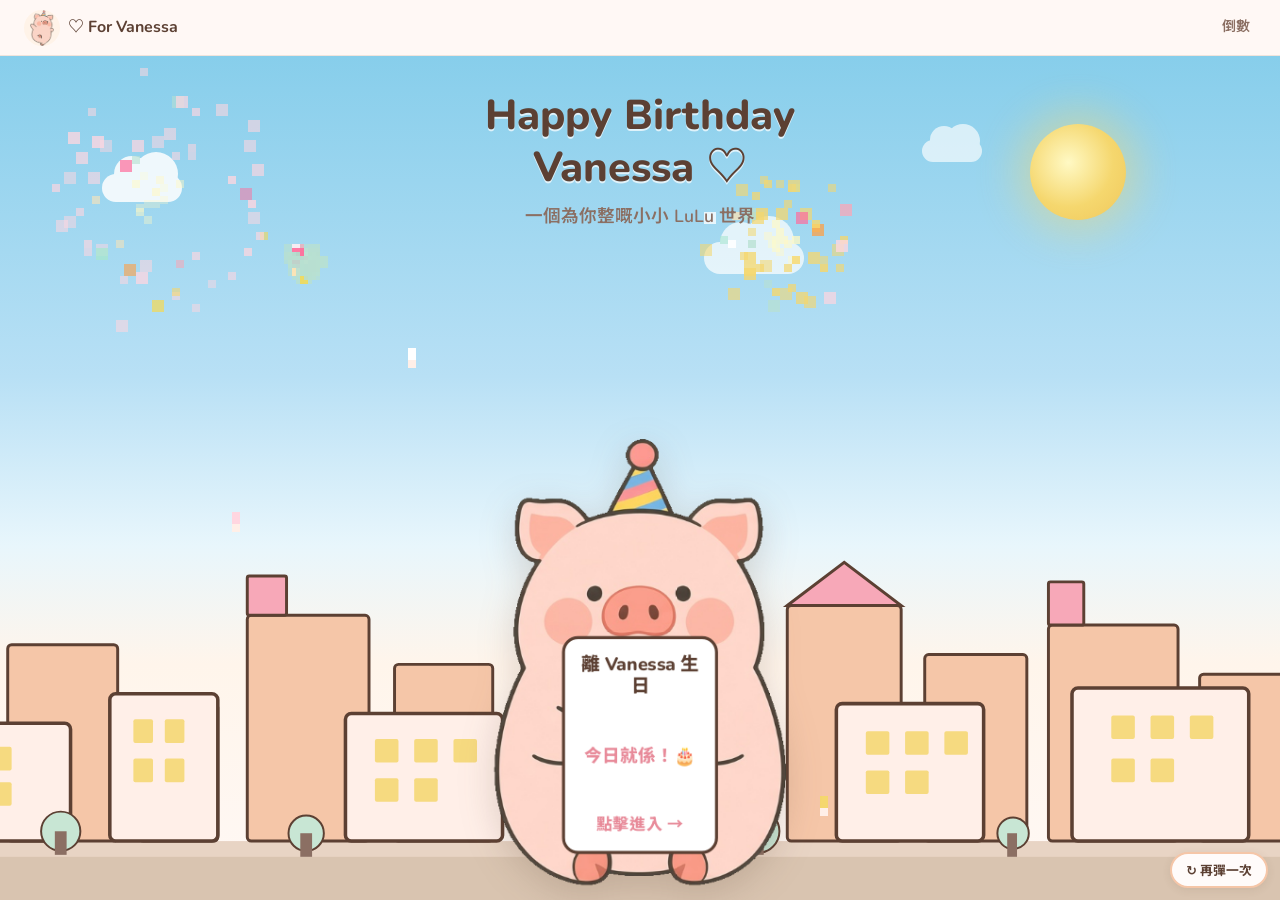
==== index.html @ 43569d3e "Stagger gallery rows and remove「情話」notes section Replace gallery-grid with alternating photo|text ro" ====
<!DOCTYPE html>
<html lang="zh-Hant">
<head>
  <meta charset="UTF-8" />
  <meta name="viewport" content="width=device-width, initial-scale=1" />
  <meta name="description" content="Happy Birthday Vanessa — a private LuLu-inspired birthday site" />
  <title>♡ For Vanessa · Happy Birthday</title>
  <link rel="preconnect" href="https://fonts.googleapis.com" />
  <link rel="preconnect" href="https://fonts.gstatic.com" crossorigin />
  <link href="https://fonts.googleapis.com/css2?family=Noto+Sans+TC:wght@400;600;700;800&family=Nunito:wght@600;700;800&display=swap" rel="stylesheet" />
  <link rel="stylesheet" href="css/styles.css?v=editmode3" />
  <link rel="stylesheet" href="css/edit-mode.css?v=editmode3" />
  <style id="draft-gate">
    /* Inline so hide works even if CSS cache is stale */
    body:not(.is-birthday-day) .draft-until-birthday { display: none !important; }
  </style>
</head>
<body class="landing">
  <nav class="site-nav" aria-label="主選單">
    <a class="nav-brand" href="#top">
      <img src="assets/lulu-mascot.png?v=editmode3" alt="" width="36" height="36" />
      <span>♡ For Vanessa</span>
    </a>
    <ul class="nav-links">
      <li><a href="#countdown">倒數</a></li>
    </ul>
  </nav>

  <header class="hero-scene" id="top" aria-label="首頁動畫場景">
    <div class="sky" aria-hidden="true"></div>
    <div class="sun" aria-hidden="true"></div>
    <div class="cloud cloud-a" aria-hidden="true"></div>
    <div class="cloud cloud-b" aria-hidden="true"></div>
    <div class="cloud cloud-c" aria-hidden="true"></div>

    <canvas id="pixel-fireworks" class="pixel-fireworks" aria-hidden="true"></canvas>

    <!-- Q-style city skyline (scaled up) -->
    <div class="city" aria-hidden="true">
      <svg viewBox="0 0 800 220" preserveAspectRatio="xMidYMax slice" xmlns="http://www.w3.org/2000/svg">
        <rect x="0" y="190" width="800" height="30" fill="#E8D4C4"/>
        <rect x="0" y="198" width="800" height="22" fill="#D9C4B0"/>
        <g fill="#F5C6A8" stroke="#5C4033" stroke-width="1.5" stroke-linejoin="round">
          <rect x="20" y="110" width="48" height="80" rx="2"/>
          <rect x="78" y="90" width="56" height="100" rx="2"/>
          <rect x="145" y="120" width="40" height="70" rx="2"/>
          <rect x="200" y="75" width="62" height="115" rx="2"/>
          <rect x="275" y="100" width="50" height="90" rx="2"/>
          <rect x="340" y="85" width="70" height="105" rx="2"/>
          <rect x="420" y="115" width="44" height="75" rx="2"/>
          <rect x="475" y="70" width="58" height="120" rx="2"/>
          <rect x="545" y="95" width="52" height="95" rx="2"/>
          <rect x="608" y="80" width="66" height="110" rx="2"/>
          <rect x="685" y="105" width="50" height="85" rx="2"/>
          <rect x="745" y="88" width="40" height="102" rx="2"/>
        </g>
        <g fill="#F7A8B8" stroke="#5C4033" stroke-width="1.5">
          <polygon points="20,110 44,88 68,110"/>
          <rect x="200" y="55" width="20" height="20" rx="1"/>
          <rect x="340" y="65" width="24" height="20" rx="1"/>
          <polygon points="475,70 504,48 533,70"/>
          <rect x="608" y="58" width="18" height="22" rx="1"/>
        </g>
        <g fill="#FFEFE8" stroke="#5C4033" stroke-width="1.8" stroke-linejoin="round">
          <rect x="40" y="130" width="70" height="60" rx="3"/>
          <rect x="130" y="115" width="55" height="75" rx="3"/>
          <rect x="250" y="125" width="80" height="65" rx="3"/>
          <rect x="370" y="108" width="60" height="82" rx="3"/>
          <rect x="500" y="120" width="75" height="70" rx="3"/>
          <rect x="620" y="112" width="90" height="78" rx="3"/>
        </g>
        <g fill="#F5D76E" opacity="0.85">
          <rect x="52" y="142" width="10" height="12" rx="1"/><rect x="70" y="142" width="10" height="12" rx="1"/>
          <rect x="52" y="160" width="10" height="12" rx="1"/><rect x="70" y="160" width="10" height="12" rx="1"/>
          <rect x="142" y="128" width="10" height="12" rx="1"/><rect x="158" y="128" width="10" height="12" rx="1"/>
          <rect x="142" y="148" width="10" height="12" rx="1"/><rect x="158" y="148" width="10" height="12" rx="1"/>
          <rect x="265" y="138" width="12" height="12" rx="1"/><rect x="285" y="138" width="12" height="12" rx="1"/><rect x="305" y="138" width="12" height="12" rx="1"/>
          <rect x="265" y="158" width="12" height="12" rx="1"/><rect x="285" y="158" width="12" height="12" rx="1"/>
          <rect x="385" y="122" width="10" height="12" rx="1"/><rect x="402" y="122" width="10" height="12" rx="1"/>
          <rect x="385" y="142" width="10" height="12" rx="1"/><rect x="402" y="142" width="10" height="12" rx="1"/>
          <rect x="515" y="134" width="12" height="12" rx="1"/><rect x="535" y="134" width="12" height="12" rx="1"/><rect x="555" y="134" width="12" height="12" rx="1"/>
          <rect x="515" y="154" width="12" height="12" rx="1"/><rect x="535" y="154" width="12" height="12" rx="1"/>
          <rect x="640" y="126" width="12" height="12" rx="1"/><rect x="660" y="126" width="12" height="12" rx="1"/><rect x="680" y="126" width="12" height="12" rx="1"/>
          <rect x="640" y="148" width="12" height="12" rx="1"/><rect x="660" y="148" width="12" height="12" rx="1"/>
        </g>
        <g fill="#C8E6D4" stroke="#5C4033" stroke-width="1">
          <circle cx="105" cy="185" r="10"/><rect x="102" y="185" width="6" height="12" fill="#8B6F63" stroke="none"/>
          <circle cx="230" cy="186" r="9"/><rect x="227" y="186" width="6" height="12" fill="#8B6F63" stroke="none"/>
          <circle cx="460" cy="185" r="11"/><rect x="457" y="185" width="6" height="12" fill="#8B6F63" stroke="none"/>
          <circle cx="590" cy="186" r="8"/><rect x="587" y="186" width="5" height="12" fill="#8B6F63" stroke="none"/>
        </g>
      </svg>
    </div>

    <div class="hero-copy">
      <h1 class="draft-until-birthday">Happy Birthday<br />Vanessa ♡</h1>
      <p class="sub">一個為你整嘅小小 LuLu 世界</p>
    </div>

    <!-- Pop-up mascot: full-body bounce from bottom, card below face -->
    <div id="lulu-flyer" class="flyer-wrap" role="img" aria-label="LuLu 全身由下彈出，手持生日倒數紙牌">
      <div class="flyer">
        <img class="flyer-mascot flyer-back" src="assets/lulu-fly-back.png?v=editmode3" alt="" width="479" height="593" draggable="false" hidden />
        <img class="flyer-mascot flyer-front flyer-fullbody" src="assets/lulu-fullbody.png?v=editmode3" alt="原創 LuLu 風全身吉祥物（派對帽）" width="433" height="655" draggable="false" />
        <a class="birthday-sign" id="birthday-sign" href="inside.html?v=gallery2" aria-label="離 Vanessa 生日倒數，點擊進入下一頁">
          <div class="sign-label">離 Vanessa 生日</div>
          <div class="sign-countdown" aria-live="polite">
            <div class="sign-unit"><span class="num" data-cd="days">–</span><span class="lbl">天</span></div>
            <div class="sign-unit"><span class="num" data-cd="hours">–</span><span class="lbl">時</span></div>
            <div class="sign-unit"><span class="num" data-cd="mins">–</span><span class="lbl">分</span></div>
            <div class="sign-unit"><span class="num" data-cd="secs">–</span><span class="lbl">秒</span></div>
          </div>
          <div class="sign-done">今日就係！🎂</div>
          <div class="sign-click-hint">點擊進入 →</div>
        </a>
      </div>
    </div>

    <div class="scene-controls">
      <button type="button" class="btn-replay" id="btn-replay" title="重播彈出">↻ 再彈一次</button>
    </div>
  </header>

  
  <!-- Homepage stays hero-only. Draft gallery/surprise live on inside.html,
       gated until 2026-11-11 00:00 HKT (body.is-birthday-day). Preview: ?unlock=1
       Full backup: backups/index-full-before-hide-2026-10-17.html -->


  <!-- Edit mode (temporary): open with ?edit=1
       Local: index.html?edit=1
       Live:  ?v=editmode3&edit=1
       Without edit=1 the script no-ops; uploads/drags stay in localStorage only. -->
  <script src="js/main.js?v=editmode3"></script>
  <script src="js/fireworks.js?v=editmode3"></script>
  <script src="js/edit-mode.js?v=editmode3"></script>
</body>
</html>
---- css/styles.css ----
/* LuLu Birthday Site — Vanessa · Design tokens from DESIGN_BRIEF.md */
:root {
  --pink-primary: #F7A8B8;
  --pink-deep: #E88B9A;
  --peach: #F5C6A8;
  --blush: #F4B4C0;
  --snout-yellow: #F5D76E;
  --cream-highlight: #FFF3E8;
  --bg-page: #FFF8F5;
  --bg-section-alt: #FFEFE8;
  --neutral-soft: #F0E4DC;
  --white-soft: #FFFBFA;
  --text-main: #5C4033;
  --text-muted: #8B6F63;
  --text-on-pink: #FFF8F5;
  --mint-soft: #C8E6D4;
  --gold-soft: #E8C97A;
  --sky-top: #87CEEB;
  --sky-mid: #B8E0F5;
  --sky-low: #E8F6FC;
  --nav-h: 56px;
  /* Pop-up size → full-body sitting figure (never crop head/feet) */
  --flyer-size: clamp(200px, 36vw, 300px);
  /* Width drives height (PNG 433×655); object-fit:contain keeps full silhouette.
     Desktop max ~340px so party hat stays below hero title+subtitle. */
  --flyer-landed-size: clamp(220px, 42vmin, 340px);
  --flyer-landed-h: min(52vh, 460px);
  /* ~30fps-friendly: 1.4s bounce pop ≈ 42 frames @ 30fps */
  --flight-duration: 0.75s; /* shorter bounce */
  --cursor-default: url("../assets/cursor-default.png") 0 0, auto;
  --cursor-pointer: url("../assets/cursor-pointer.png") 6 1, pointer;
}

*, *::before, *::after { box-sizing: border-box; margin: 0; padding: 0; }

html { scroll-behavior: smooth; }

body {
  font-family: "Nunito", "Noto Sans TC", system-ui, sans-serif;
  color: var(--text-main);
  background: var(--bg-page);
  line-height: 1.6;
  overflow-x: hidden;
  cursor: var(--cursor-default);
}

/* —— Landing lock: hide everything below hero until user clicks card → inside.html —— */
html:has(body.landing),
body.landing {
  height: 100%;
  overflow: hidden !important;
  overscroll-behavior: none;
  touch-action: manipulation;
}
body.landing .site-nav {
  /* keep nav but prevent scroll-away */
}
body.landing .hero-scene {
  height: calc(100svh - var(--nav-h));
  height: calc(100dvh - var(--nav-h));
  min-height: calc(100svh - var(--nav-h));
  max-height: calc(100dvh - var(--nav-h));
}
body.landing .hero-scene ~ *:not(.scene-controls):not(.edit-mode-panel) {
  display: none !important;
  visibility: hidden !important;
  pointer-events: none !important;
}
/* Edit mode panel must stay visible on landing */
body.landing.is-edit-mode .edit-mode-panel {
  display: block !important;
  visibility: visible !important;
  pointer-events: auto !important;
}
/* Extra safety: sections after hero never paint on landing */
body.landing > section,
body.landing > footer {
  display: none !important;
}


img { max-width: 100%; display: block; }
a { color: var(--pink-deep); text-decoration: none; cursor: var(--cursor-pointer); }
a:hover { text-decoration: underline; }
button, .btn-replay, .cta-hint, .birthday-sign {
  cursor: var(--cursor-pointer);
}

/* —— Nav —— */
.site-nav {
  position: sticky;
  top: 0;
  z-index: 100;
  height: var(--nav-h);
  display: flex;
  align-items: center;
  justify-content: space-between;
  padding: 0 16px;
  background: rgba(255, 248, 245, 0.92);
  backdrop-filter: blur(8px);
  border-bottom: 1px solid var(--neutral-soft);
}
.nav-brand {
  display: flex;
  align-items: center;
  gap: 8px;
  font-weight: 700;
  color: var(--text-main);
  text-decoration: none;
}
.nav-brand img {
  width: 36px;
  height: 36px;
  object-fit: contain;
  border-radius: 50%;
  background: var(--cream-highlight);
}
.nav-links {
  display: flex;
  gap: 12px;
  list-style: none;
  font-size: 13px;
}
.nav-links a {
  color: var(--text-muted);
  font-weight: 600;
  text-decoration: none;
  padding: 4px 6px;
  border-radius: 8px;
}
.nav-links a:hover {
  color: var(--pink-deep);
  background: var(--blush);
  text-decoration: none;
}
@media (min-width: 640px) {
  .nav-links { gap: 20px; font-size: 14px; }
  .site-nav { padding: 0 24px; }
}

/* —— Hero scene —— */
.hero-scene {
  position: relative;
  width: 100%;
  min-height: calc(100svh - var(--nav-h));
  min-height: calc(100vh - var(--nav-h));
  overflow: hidden;
  isolation: isolate;
}

.sky {
  position: absolute;
  inset: 0;
  background: linear-gradient(
    180deg,
    var(--sky-top) 0%,
    var(--sky-mid) 38%,
    var(--sky-low) 58%,
    #FFF5EB 72%,
    var(--bg-page) 100%
  );
  z-index: 0;
}

.sun {
  position: absolute;
  top: 8%;
  right: 12%;
  width: clamp(56px, 12vw, 96px);
  height: clamp(56px, 12vw, 96px);
  border-radius: 50%;
  background: radial-gradient(circle at 40% 40%, #FFF9C4, #F5D76E 55%, #F0C75A 100%);
  box-shadow: 0 0 40px 12px rgba(245, 215, 110, 0.45);
  z-index: 1;
  animation: sun-pulse 4s ease-in-out infinite;
}
@keyframes sun-pulse {
  0%, 100% { transform: scale(1); opacity: 1; }
  50% { transform: scale(1.04); opacity: 0.95; }
}

.cloud {
  position: absolute;
  z-index: 1;
  background: #fff;
  border-radius: 40px;
  opacity: 0.85;
}
.cloud::before,
.cloud::after {
  content: "";
  position: absolute;
  background: #fff;
  border-radius: 50%;
}
.cloud-a {
  width: 80px; height: 28px; top: 14%; left: 8%;
  animation: drift 28s linear infinite;
}
.cloud-a::before { width: 36px; height: 36px; top: -18px; left: 12px; }
.cloud-a::after { width: 44px; height: 44px; top: -22px; left: 32px; }
.cloud-b {
  width: 100px; height: 32px; top: 22%; left: 55%;
  animation: drift 36s linear infinite reverse;
  opacity: 0.7;
}
.cloud-b::before { width: 42px; height: 42px; top: -20px; left: 16px; }
.cloud-b::after { width: 50px; height: 50px; top: -26px; left: 40px; }
.cloud-c {
  width: 60px; height: 22px; top: 10%; left: 72%;
  animation: drift 40s linear infinite;
  opacity: 0.65;
}
.cloud-c::before { width: 28px; height: 28px; top: -14px; left: 8px; }
.cloud-c::after { width: 34px; height: 34px; top: -16px; left: 24px; }
@keyframes drift {
  from { transform: translateX(0); }
  to { transform: translateX(40px); }
}

/* City — scaled up proportionally */
.city {
  position: absolute;
  left: 0;
  right: 0;
  bottom: 0;
  height: clamp(220px, 48vh, 400px);
  z-index: 2;
  pointer-events: none;
  transform: scale(1.08);
  transform-origin: bottom center;
}
.city svg {
  width: 100%;
  height: 100%;
  display: block;
}

.hero-copy {
  position: absolute;
  top: 6%;
  left: 50%;
  transform: translateX(-50%);
  text-align: center;
  z-index: 12; /* above flyer hat */
  width: min(92%, 480px);
  pointer-events: none;
  padding: 0 12px 1.25rem;
}
.hero-copy h1 {
  font-size: clamp(1.6rem, 5.5vw, 2.6rem);
  font-weight: 800;
  color: var(--text-main);
  text-shadow: 0 2px 0 rgba(255,255,255,0.7);
  line-height: 1.25;
}
.hero-copy .sub {
  margin-top: 8px;
  font-size: clamp(0.9rem, 2.8vw, 1.1rem);
  color: var(--text-muted);
  font-weight: 600;
}
.hero-copy .cta-hint {
  margin-top: 16px;
  display: inline-block;
  pointer-events: auto;
  font-size: 0.85rem;
  font-weight: 700;
  color: var(--text-on-pink);
  background: var(--pink-primary);
  padding: 8px 16px;
  border-radius: 999px;
  border: none;
  box-shadow: 0 4px 12px rgba(232, 139, 154, 0.35);
  text-decoration: none;
}
.hero-copy .cta-hint:hover { background: var(--pink-deep); text-decoration: none; }

/* —— Pop-up LuLu (bottom → up bounce, then hold card) —— */
.flyer-wrap {
  position: absolute;
  z-index: 10;
  width: var(--flyer-landed-size);
  left: 50%;
  top: auto;
  bottom: clamp(12px, 2.5vh, 36px);
  right: auto;
  will-change: transform;
  /* Start below viewport, ready to pop — full body incl. feet */
  transform: translate3d(-50%, 130%, 0) scale(0.85);
  overflow: visible;
}
.flyer-wrap.flying {
  animation: lulu-popup var(--flight-duration) cubic-bezier(0.22, 1.4, 0.36, 1) forwards;
}
.flyer-wrap.idle,
.flyer-wrap.landed {
  width: var(--flyer-landed-size);
  max-height: none; /* full body + card; never clip feet */
  left: 50%;
  top: auto;
  bottom: clamp(12px, 2.5vh, 36px);
  right: auto;
  transform: translate3d(-50%, 0, 0);
  animation: bob-idle 2.4s ease-in-out infinite;
  overflow: visible;
}
.flyer-wrap.idle .flyer-front,
.flyer-wrap.landed .flyer-front,
.flyer-wrap.flying .flyer-front {
  width: 100%;
  height: auto;
  max-height: none; /* avoid letterbox; card % must match full PNG */
  object-fit: contain;
  object-position: center center;
  /* Never crop: show ears → feet */
  overflow: visible;
}
/* Mobile / small tablet: LuLu ~65–72vw so party hat stays BELOW hero title+subtitle.
   Height ~48–55vh; bottom-aligned; card % stays on PNG so grip holds. */
@media (max-width: 768px) {
  :root {
    --flyer-landed-size: clamp(240px, min(68vw, 50vh), 360px);
    --flyer-landed-h: min(55vh, 480px);
  }
  .flyer-wrap.idle,
  .flyer-wrap.landed,
  .flyer-wrap {
    bottom: clamp(10px, 2vh, 28px);
  }
  .hero-copy {
    padding-bottom: 0.5rem;
    z-index: 12;
  }
  /* Mobile: same reference proportions */
  .birthday-sign {
    top: calc(36% + 1cm);
    width: 54%;
    height: 48%;
    min-height: 46%;
    max-height: 52%;
    padding: 10px 8px 8px;
    border-width: 3px !important;
    border-radius: 14px;
  }
  .flyer-wrap.flying .birthday-sign {
    top: calc(36% + 1cm);
    width: 54%;
    height: 48%;
  }
  .sign-label {
    font-size: clamp(0.8rem, 3.4vw, 1.05rem);
    margin-bottom: 6px;
  }
  .birthday-sign .sign-unit .num {
    font-size: clamp(0.95rem, 4.5vw, 1.35rem);
  }
  .birthday-sign .sign-unit .lbl {
    font-size: clamp(0.6rem, 2.4vw, 0.8rem);
  }
  .birthday-sign .sign-click-hint {
    font-size: clamp(0.8rem, 3.4vw, 1rem);
    margin-top: 6px;
  }
  .sign-countdown {
    gap: 6px;
  }
  .sign-unit {
    padding: 8px 3px 6px;
    border-radius: 8px;
  }
}
@media (max-width: 480px) {
  :root {
    /* Phones: ~65–70vw / ~48–52vh so hat clears subtitle */
    --flyer-landed-size: clamp(220px, min(68vw, 50vh), 340px);
    --flyer-landed-h: min(52vh, 440px);
  }
  .birthday-sign {
    top: calc(36% + 1cm);
    width: 56%;
    height: 48%;
    min-height: 46%;
    max-height: 52%;
    padding: 9px 7px 8px;
  }
  .sign-label {
    font-size: clamp(0.82rem, 3.6vw, 1.05rem);
  }
  .birthday-sign .sign-unit .num {
    font-size: clamp(1rem, 4.8vw, 1.35rem);
  }
  .birthday-sign .sign-click-hint {
    font-size: clamp(0.82rem, 3.6vw, 1rem);
  }
}
/* Very short viewports only: shrink just enough to keep hat→feet on screen */
@media (max-height: 560px) {
  :root {
    --flyer-landed-size: clamp(180px, min(62vw, 42vh), 300px);
    --flyer-landed-h: min(48vh, 340px);
  }
}

/* Desktop / tablet landscape: keep hat clear of subtitle */
@media (min-width: 769px) {
  :root {
    --flyer-landed-size: clamp(220px, 34vmin, 300px);
    --flyer-landed-h: min(46vh, 400px);
  }
  .flyer-wrap.idle,
  .flyer-wrap.landed,
  .flyer-wrap {
    bottom: clamp(6px, 1.2vh, 20px);
  }
  .hero-copy {
    top: 4%;
    z-index: 12;
    padding-bottom: 2rem;
  }
  .hero-copy .sub {
    position: relative;
    z-index: 13;
  }
}

/* Bottom → up bounce pop, then settle at center-bottom */
@keyframes lulu-popup {
  0% {
    transform: translate3d(-50%, 130%, 0) scale(0.82);
  }
  /* spring past rest */
  55% {
    transform: translate3d(-50%, -8%, 0) scale(1.06);
  }
  /* soft settle */
  78% {
    transform: translate3d(-50%, 3%, 0) scale(0.98);
  }
  100% {
    transform: translate3d(-50%, 0, 0) scale(1);
  }
}

@keyframes bob-idle {
  0%, 100% { transform: translate3d(-50%, 0, 0); }
  50% { transform: translate3d(-50%, -10px, 0); }
}

.flyer {
  position: relative;
  display: flex;
  flex-direction: column;
  align-items: center;
  width: 100%;
}

.flyer-mascot {
  width: 100%;
  height: auto;
  max-width: 100%;
  filter: drop-shadow(0 10px 18px rgba(92, 64, 51, 0.2));
  user-select: none;
  pointer-events: none;
  /* Full silhouette: ears through feet */
  object-fit: contain;
}

/* Always full-body front for pop-up (no Superman back) */
.flyer-back { display: none !important; }
.flyer-front { display: block; }
.flyer-wrap.idle .flyer-front,
.flyer-wrap.landed .flyer-front,
.flyer-wrap.flying .flyer-front { display: block; }

/* Large HTML countdown card (~50% mascot height), below face at hands.
   Mascot has NO baked card; full body (hat → feet) always visible. */
.birthday-sign {
  position: absolute;
  left: 50%;
  /* Proportions locked to user reference: tall card, ~mid torso, hands on sides */
  top: calc(36% + 1cm);
  bottom: auto;
  display: flex;
  flex-direction: column;
  align-items: center;
  justify-content: space-between;
  width: 52%;
  height: 48%;
  min-height: 46%;
  max-height: 52%;
  margin: 0;
  padding: 12px 10px 10px;
  background: #FFFFFF !important;
  background-color: #FFFFFF !important;
  background-image: none !important;
  border: 3px solid #5C4033 !important;
  border-style: solid !important;
  border-radius: 16px;
  box-shadow: none;
  backdrop-filter: none !important;
  -webkit-backdrop-filter: none !important;
  isolation: isolate;
  mix-blend-mode: normal !important;
  text-align: center;
  opacity: 0;
  pointer-events: none;
  text-decoration: none;
  color: inherit;
  z-index: 5;
  transform: translateX(-50%) scale(0.92);
  transition: opacity 0.18s ease, transform 0.18s ease, box-shadow 0.2s ease;
  box-sizing: border-box;
  overflow: hidden;
}
.flyer-wrap.idle .birthday-sign,
.flyer-wrap.landed .birthday-sign {
  opacity: 1 !important;
  transform: translateX(-50%) scale(1);
  pointer-events: auto;
  animation: none;
  background: #FFFFFF !important;
  background-color: #FFFFFF !important;
}
.flyer-wrap.flying .birthday-sign {
  position: absolute;
  left: 50%;
  top: calc(36% + 1cm);
  width: 52%;
  height: 48%;
  margin: 0;
  transform: translateX(-50%) scale(0.85);
  opacity: 0;
  pointer-events: none;
}
.flyer-wrap.idle .flyer,
.flyer-wrap.landed .flyer {
  /* keep mascot+card stacked as one ~1/3-viewport unit */
  min-height: 0;
}
.birthday-sign:hover,
.birthday-sign:focus-visible {
  text-decoration: none;
  box-shadow: 0 0 0 3px rgba(247, 168, 184, 0.7);
  outline: none;
}
.birthday-sign::before {
  content: none; /* overlay sits on baked card — no tape */
}
@keyframes sign-pulse {
  0%, 100% { box-shadow: 0 0 0 0 rgba(247, 168, 184, 0); }
  50% { box-shadow: 0 0 0 2px rgba(247, 168, 184, 0.55); }
}
.sign-label {
  font-size: clamp(0.85rem, 3.2vw, 1.15rem);
  font-weight: 800;
  line-height: 1.2;
  margin-bottom: 8px;
  margin-top: 2px;
  color: #5C4033;
  flex-shrink: 0;
}
.sign-countdown {
  display: grid;
  grid-template-columns: repeat(4, 1fr);
  gap: 8px;
  width: 100%;
  flex: 1 1 auto;
  align-content: center;
}
.sign-unit {
  background: #F7E8DC;
  background-color: #F7E8DC;
  border: none;
  border-radius: 10px;
  padding: 10px 4px 8px;
  min-width: 0;
  opacity: 1;
  display: flex;
  flex-direction: column;
  align-items: center;
  justify-content: center;
  overflow: hidden;
  box-sizing: border-box;
}
.sign-unit .num {
  display: block;
  width: 100%;
  text-align: center;
  font-size: clamp(1.05rem, 4.2vw, 1.55rem);
  font-weight: 800;
  color: #E88B9A;
  font-variant-numeric: tabular-nums;
  line-height: 1.1;
  letter-spacing: 0;
  padding: 0 2px;
  margin: 0;
  box-sizing: border-box;
  overflow: visible;
}
.sign-unit .lbl {
  display: block;
  margin-top: 6px;
  font-size: clamp(0.65rem, 2.2vw, 0.85rem);
  font-weight: 700;
  color: #5C4033;
  text-transform: none;
  letter-spacing: 0.02em;
}
.sign-done {
  display: none;
  font-weight: 800;
  color: var(--pink-deep);
  font-size: 0.9rem;
}
.birthday-sign.is-today .sign-countdown { display: none; }
.birthday-sign.is-today .sign-done { display: block; }
.sign-click-hint {
  margin-top: 8px;
  margin-bottom: 2px;
  font-size: clamp(0.85rem, 3vw, 1.05rem);
  font-weight: 800;
  color: #E88B9A;
  letter-spacing: 0.04em;
  opacity: 1;
  -webkit-text-stroke: 0;
  paint-order: normal;
  text-shadow: none;
  flex-shrink: 0;
}

.scene-controls {
  position: absolute;
  bottom: 12px;
  right: 12px;
  z-index: 20;
}
.btn-replay {
  font-family: inherit;
  font-size: 0.8rem;
  font-weight: 700;
  color: var(--text-main);
  background: var(--white-soft);
  border: 2px solid var(--peach);
  border-radius: 999px;
  padding: 6px 14px;
  box-shadow: 0 2px 8px rgba(92, 64, 51, 0.1);
}
.btn-replay:hover {
  background: var(--blush);
  border-color: var(--pink-primary);
}

/* —— Sections —— */
.section {
  padding: 48px 20px;
  max-width: 800px;
  margin: 0 auto;
}
.section-alt { background: var(--bg-section-alt); max-width: none; }
.section-alt .section-inner {
  max-width: 800px;
  margin: 0 auto;
}
.section h2 {
  font-size: clamp(1.35rem, 4vw, 1.85rem);
  font-weight: 800;
  margin-bottom: 8px;
  text-align: center;
}
.section .lead {
  text-align: center;
  color: var(--text-muted);
  margin-bottom: 28px;
  font-size: 0.95rem;
}

.countdown-board {
  display: grid;
  grid-template-columns: repeat(4, 1fr);
  gap: 10px;
  max-width: 420px;
  margin: 0 auto;
}
.cd-card {
  background: var(--white-soft);
  border-radius: 16px;
  padding: 16px 8px;
  text-align: center;
  border: 2px solid var(--blush);
  box-shadow: 0 4px 16px rgba(247, 168, 184, 0.25);
}
.cd-card .num {
  font-size: clamp(1.5rem, 5vw, 2.2rem);
  font-weight: 800;
  color: var(--pink-deep);
  font-variant-numeric: tabular-nums;
  line-height: 1;
}
.cd-card .lbl {
  margin-top: 6px;
  font-size: 0.75rem;
  font-weight: 700;
  color: var(--text-muted);
}
.cd-message {
  text-align: center;
  margin-top: 20px;
  font-weight: 700;
  color: var(--text-main);
}
.cd-message.party {
  color: var(--pink-deep);
  background: var(--mint-soft);
  display: inline-block;
  width: 100%;
  max-width: 420px;
  margin-left: auto;
  margin-right: auto;
  padding: 12px;
  border-radius: 12px;
}

.placeholder-grid {
  display: grid;
  grid-template-columns: repeat(2, 1fr);
  gap: 12px;
}
@media (min-width: 640px) {
  .placeholder-grid { grid-template-columns: repeat(3, 1fr); }
}
.ph-card {
  aspect-ratio: 1;
  background: var(--white-soft);
  border: 2px dashed var(--neutral-soft);
  border-radius: 16px;
  display: flex;
  align-items: center;
  justify-content: center;
  color: var(--text-muted);
  font-size: 0.8rem;
  font-weight: 600;
  text-align: center;
  padding: 12px;
}

.gallery-stagger {
  display: flex;
  flex-direction: column;
  gap: 22px;
  max-width: 860px;
  margin: 0 auto;
  padding: 0 16px;
}
.gallery-row {
  display: grid;
  grid-template-columns: minmax(0, 0.9fr) minmax(0, 1.1fr);
  gap: 16px;
  align-items: center;
}
.gallery-row--photo-right {
  grid-template-columns: minmax(0, 1.1fr) minmax(0, 0.9fr);
}
.gallery-row--photo-right .gallery-card { order: 2; }
.gallery-row--photo-right .gallery-text { order: 1; }
.gallery-card {
  margin: 0;
  aspect-ratio: 3 / 4;
  max-height: 360px;
  border-radius: 18px;
  overflow: hidden;
  background: var(--white-soft);
  border: 2px solid var(--neutral-soft);
  box-shadow: 0 8px 20px rgba(255, 154, 180, 0.18);
  transition: transform 0.2s ease, box-shadow 0.2s ease;
}
.gallery-card:hover {
  transform: translateY(-3px);
  box-shadow: 0 12px 28px rgba(255, 154, 180, 0.28);
}
.gallery-card img {
  display: block;
  width: 100%;
  height: 100%;
  object-fit: cover;
  object-position: center;
}
.gallery-text {
  background: var(--cream-highlight);
  border: 2px solid var(--peach);
  border-radius: 16px;
  padding: 18px 20px;
  color: var(--text-muted);
  font-style: italic;
  font-size: 0.95rem;
  line-height: 1.7;
  min-height: 96px;
  display: flex;
  align-items: center;
  box-shadow: 0 6px 16px rgba(245, 198, 168, 0.22);
}
@media (max-width: 639px) {
  .gallery-row,
  .gallery-row--photo-right {
    grid-template-columns: 1fr;
    gap: 12px;
  }
  /* Keep photo above text in each pair on mobile */
  .gallery-row .gallery-card { order: 0; }
  .gallery-row .gallery-text { order: 1; }
  .gallery-card {
    max-height: none;
    aspect-ratio: 4 / 5;
  }
}
.surprise-box {
  max-width: 360px;
  margin: 0 auto;
  background: var(--white-soft);
  border: 3px solid var(--peach);
  border-radius: 20px;
  padding: 28px 20px;
  text-align: center;
}
.surprise-box button {
  margin-top: 12px;
  font-family: inherit;
  font-weight: 700;
  font-size: 1rem;
  background: var(--pink-primary);
  color: var(--text-on-pink);
  border: none;
  border-radius: 999px;
  padding: 12px 28px;
}
.surprise-box button:hover { background: var(--pink-deep); }
.surprise-reveal {
  display: none;
  margin-top: 16px;
  font-weight: 700;
  color: var(--pink-deep);
}
.surprise-box.open .surprise-reveal { display: block; }
.surprise-box.open .surprise-tease { display: none; }

.site-footer {
  padding: 28px 20px 40px;
  text-align: center;
  font-size: 0.75rem;
  color: var(--text-muted);
  border-top: 1px solid var(--neutral-soft);
  background: var(--bg-page);
}
.site-footer .heart { color: var(--pink-deep); }

/* —— Inside page shell —— */
.page-inside { min-height: 100vh; }
.inside-shell {
  position: relative;
  max-width: 800px;
  margin: 0 auto;
  padding: 40px 20px 60px;
}

/* Permanent stickers locked from edit-mode coords (always visible) */
.locked-overlays {
  position: absolute;
  inset: 0;
  z-index: 35;
  pointer-events: none;
}
.locked-overlay {
  position: absolute;
  display: block;
  height: auto;
  object-fit: contain;
  pointer-events: none;
  -webkit-user-drag: none;
  box-sizing: border-box;
}
.inside-hero {
  text-align: center;
  margin-bottom: 32px;
}
.inside-mascot {
  width: 120px;
  height: auto;
  margin: 0 auto 16px;
  filter: drop-shadow(0 6px 12px rgba(92, 64, 51, 0.15));
}
.inside-hero h1 {
  font-size: clamp(1.5rem, 4vw, 2rem);
  font-weight: 800;
}
.inside-hero .lead {
  color: var(--text-muted);
  margin-top: 8px;
  font-weight: 600;
}
.inside-grid {
  display: grid;
  grid-template-columns: 1fr;
  gap: 14px;
}
@media (min-width: 640px) {
  .inside-grid { grid-template-columns: 1fr 1fr; }
  .inside-card-wide { grid-column: 1 / -1; }
}
.inside-card {
  background: var(--white-soft);
  border: 2px dashed var(--neutral-soft);
  border-radius: 16px;
  padding: 24px 20px;
  min-height: 120px;
}
.inside-card h2 {
  font-size: 1.1rem;
  font-weight: 800;
  margin-bottom: 8px;
}
.inside-card p { color: var(--text-muted); font-size: 0.9rem; }
.inside-back {
  text-align: center;
  margin-top: 36px;
}
.inside-back .cta-hint {
  display: inline-block;
  font-size: 0.85rem;
  font-weight: 700;
  color: var(--text-on-pink);
  background: var(--pink-primary);
  padding: 10px 18px;
  border-radius: 999px;
  text-decoration: none;
  box-shadow: 0 4px 12px rgba(232, 139, 154, 0.35);
}
.inside-back .cta-hint:hover { background: var(--pink-deep); text-decoration: none; }

@media (prefers-reduced-motion: reduce) {
  .flyer-wrap,
  .flyer-wrap.flying,
  .flyer-wrap.idle {
    animation: none !important;
    left: 50%;
    top: auto;
    bottom: clamp(12px, 2.5vh, 36px);
    width: var(--flyer-landed-size);
    transform: translate3d(-50%, 0, 0);
  }
  .flyer-wrap .flyer-back { display: none !important; }
  .flyer-wrap .flyer-front { display: block !important; }
  .flyer-wrap .birthday-sign {
    opacity: 1 !important;
    transform: translateX(-50%) scale(1) !important;
    pointer-events: auto !important;
    animation: none !important;
    position: absolute !important;
    left: 50% !important;
    top: calc(36% + 1cm) !important;
    width: 40% !important;
    height: 36% !important;
    margin: 0 !important;
  }
  .cloud, .sun { animation: none; }
}


/* —— Inside: pixel-art countdown —— */
.pixel-cd-hero {
  text-align: center;
  margin-bottom: 36px;
  padding: 28px 16px 32px;
  background:
    linear-gradient(180deg, #FFEFE8 0%, #FFF8F5 100%);
  border: 4px solid var(--text-main);
  border-radius: 4px;
  box-shadow:
    4px 4px 0 var(--pink-primary),
    8px 8px 0 var(--peach);
  image-rendering: pixelated;
}
.pixel-cd-hero .pixel-kicker {
  font-family: "Press Start 2P", monospace;
  /* +5px vs prior (~0.55–0.7rem) → darker + larger */
  font-size: clamp(0.85rem, 2.8vw, 1.05rem);
  color: #3D2A22;
  font-weight: 700;
  line-height: 1.8;
  margin-bottom: 18px;
}
.pixel-countdown {
  display: grid;
  grid-template-columns: repeat(4, minmax(0, 1fr));
  gap: 8px;
  max-width: 480px;
  margin: 0 auto;
}
.pixel-cd-unit {
  background: var(--white-soft);
  border: 3px solid var(--text-main);
  border-radius: 2px;
  padding: 14px 4px 10px;
  box-shadow: inset -2px -2px 0 var(--neutral-soft), 2px 2px 0 var(--blush);
}
.pixel-cd-unit .num {
  font-family: "Press Start 2P", monospace;
  font-size: clamp(0.85rem, 3.5vw, 1.35rem);
  color: var(--pink-deep);
  font-variant-numeric: tabular-nums;
  line-height: 1.2;
  image-rendering: pixelated;
}
.pixel-cd-unit .lbl {
  margin-top: 10px;
  font-family: "Press Start 2P", monospace;
  font-size: clamp(0.4rem, 1.5vw, 0.5rem);
  color: var(--text-muted);
  letter-spacing: 0.04em;
}
.pixel-birthday-msg {
  display: none;
  font-family: "Press Start 2P", monospace;
  font-size: clamp(0.85rem, 3.8vw, 1.45rem);
  color: var(--pink-deep);
  line-height: 1.7;
  padding: 20px 12px;
  text-shadow: 3px 3px 0 var(--blush);
  animation: pixel-pop 0.8s steps(4) infinite alternate;
}
.pixel-cd-hero.is-birthday .pixel-countdown,
.pixel-cd-hero.is-birthday .pixel-kicker { display: none; }
.pixel-cd-hero.is-birthday .pixel-birthday-msg { display: block; }
@keyframes pixel-pop {
  from { transform: scale(1); }
  to { transform: scale(1.04); }
}
.pixel-cd-sub {
  margin-top: 16px;
  font-size: 0.85rem;
  font-weight: 700;
  color: var(--text-muted);
}


/* Large HTML card countdown typography (~half body) */
.birthday-sign .sign-countdown {
  display: grid;
  grid-template-columns: repeat(4, minmax(0, 1fr));
  gap: 3px;
  width: 100%;
}
.birthday-sign .sign-unit .num {
  /* Keep digits inside white boxes — no left-edge clip */
  font-size: clamp(0.72rem, 2.4vw, 1.05rem);
  font-weight: 800;
  line-height: 1.15;
  color: var(--pink-deep);
  text-align: center;
  width: 100%;
  box-sizing: border-box;
  padding: 0 2px;
}
.birthday-sign .sign-unit .lbl {
  font-size: clamp(0.55rem, 2vw, 0.7rem);
  opacity: 0.9;
  font-weight: 700;
}
.birthday-sign .sign-done {
  font-size: clamp(0.85rem, 3.2vw, 1.1rem);
  font-weight: 800;
}
.birthday-sign .sign-click-hint {
  font-size: clamp(0.78rem, 3.2vw, 1rem);
  margin-top: 6px;
  opacity: 1;
  font-weight: 800;
}


.pixel-cd-lead {
  font-family: "Nunito", "Noto Sans TC", system-ui, sans-serif;
  font-size: clamp(0.95rem, 3.2vw, 1.15rem);
  font-weight: 800;
  color: var(--text-main);
  margin: 0 0 18px;
  line-height: 1.4;
}
.pixel-cd-hero.is-birthday .pixel-cd-lead { display: none; }

.pixel-cd-lead.party {
  color: var(--pink-deep);
}

.pixel-title {
  text-align: center;
  margin: 0 0 14px;
  line-height: 0;
}
.pixel-title-img {
  display: inline-block;
  width: min(72vw, 280px);
  height: auto;
  image-rendering: pixelated;
  image-rendering: crisp-edges;
  /* black text + white outline baked into PNG */
}
.pixel-cd-hero .pixel-title { margin-bottom: 16px; }
.pixel-cd-hero.is-birthday .pixel-title { display: none; }


/* —— Pixel fireworks (homepage hero only) —— */
.pixel-fireworks {
  position: absolute;
  inset: 0;
  width: 100%;
  height: 100%;
  z-index: 3; /* above sky/city, below flyer (10) / hero-copy (12) / nav */
  pointer-events: none;
  image-rendering: pixelated;
  image-rendering: crisp-edges;
}
/* keep canvas visible even with reduced motion (JS slows spawn) */

/* —— Draft sections: hidden until birthday (body.is-birthday-day) ——
   Preview: ?unlock=1 or ?birthday=1 on any page that loads main.js */
body:not(.is-birthday-day) .draft-until-birthday {
  display: none !important;
}
---- css/edit-mode.css ----
/* Edit mode — only used when body.is-edit-mode (?edit=1). Normal visits unaffected. */

.edit-mode-panel {
  position: fixed;
  right: 12px;
  bottom: 12px;
  z-index: 9999;
  width: min(300px, calc(100vw - 24px));
  max-height: min(70vh, 520px);
  overflow: auto;
  padding: 14px 14px 12px;
  border-radius: 14px;
  background: rgba(255, 252, 248, 0.96);
  border: 2px solid #5c4033;
  box-shadow: 0 10px 28px rgba(92, 64, 51, 0.22);
  font-family: "Noto Sans TC", "Nunito", system-ui, sans-serif;
  color: #5c4033;
  pointer-events: auto;
}

.edit-mode-panel__title {
  font-weight: 800;
  font-size: 15px;
  margin-bottom: 6px;
}

.edit-mode-panel__hint {
  margin: 0 0 10px;
  font-size: 12px;
  line-height: 1.45;
  opacity: 0.9;
}

.edit-mode-btn {
  display: block;
  width: 100%;
  margin: 0 0 8px;
  padding: 9px 12px;
  border-radius: 10px;
  border: 2px solid #5c4033;
  background: #ffe8d6;
  color: #5c4033;
  font: inherit;
  font-weight: 700;
  font-size: 13px;
  cursor: pointer;
  text-align: center;
  box-sizing: border-box;
}

.edit-mode-btn:hover,
.edit-mode-btn:focus-visible {
  background: #ffd4b8;
}

.edit-mode-btn--file {
  background: #c8e6d4;
}

.edit-mode-btn--file:hover {
  background: #b3dbc4;
}

.edit-mode-btn--danger {
  background: #f7c8c8;
}

.edit-mode-btn--danger:hover {
  background: #f0a8a8;
}

.edit-mode-help {
  margin: 4px 0 10px;
  font-size: 12px;
}

.edit-mode-help summary {
  cursor: pointer;
  font-weight: 700;
}

.edit-mode-help ol {
  margin: 6px 0 0;
  padding-left: 1.2em;
  line-height: 1.5;
}

.edit-mode-help code {
  font-size: 11px;
  background: #fff0e6;
  padding: 1px 4px;
  border-radius: 4px;
}

.edit-mode-json {
  width: 100%;
  box-sizing: border-box;
  margin: 0 0 6px;
  padding: 8px;
  border-radius: 8px;
  border: 1px solid #c4a484;
  background: #fffaf5;
  font-family: ui-monospace, SFMono-Regular, Menlo, Consolas, monospace;
  font-size: 11px;
  line-height: 1.35;
  resize: vertical;
  color: #5c4033;
}

.edit-mode-status {
  margin: 0;
  min-height: 1.2em;
  font-size: 11px;
  color: #8b5e4b;
}

/* Overlay layer inside .hero-scene — above scene art, does not replace mascot/card */
.edit-overlay-layer {
  position: absolute;
  inset: 0;
  z-index: 35;
  pointer-events: none;
}

.edit-overlay {
  position: absolute;
  left: 10%;
  top: 20%;
  width: 25%;
  z-index: 40;
  pointer-events: auto;
  cursor: grab;
  user-select: none;
  touch-action: none;
  box-sizing: border-box;
  border: 2px dashed transparent;
  border-radius: 6px;
}

.edit-overlay.is-active,
.edit-overlay:hover {
  border-color: #5c4033;
  background: rgba(255, 255, 255, 0.08);
}

.edit-overlay.is-active {
  cursor: grabbing;
  box-shadow: 0 0 0 2px #f7a8b8;
}

.edit-overlay img {
  display: block;
  width: 100%;
  height: auto;
  pointer-events: none;
  -webkit-user-drag: none;
}

.edit-overlay__label {
  position: absolute;
  left: 4px;
  top: 4px;
  max-width: calc(100% - 28px);
  padding: 2px 6px;
  border-radius: 6px;
  background: rgba(92, 64, 51, 0.85);
  color: #fffaf5;
  font-size: 10px;
  font-weight: 700;
  white-space: nowrap;
  overflow: hidden;
  text-overflow: ellipsis;
  pointer-events: none;
}

.edit-overlay__handle {
  position: absolute;
  right: -6px;
  bottom: -6px;
  width: 16px;
  height: 16px;
  border-radius: 4px;
  background: #f7a8b8;
  border: 2px solid #5c4033;
  cursor: nwse-resize;
  box-sizing: border-box;
}

.edit-overlay__del {
  position: absolute;
  right: 2px;
  top: 2px;
  width: 22px;
  height: 22px;
  padding: 0;
  border: 2px solid #5c4033;
  border-radius: 50%;
  background: #fff;
  color: #5c4033;
  font-size: 14px;
  font-weight: 800;
  line-height: 1;
  cursor: pointer;
}

.edit-overlay__del:hover {
  background: #f7c8c8;
}

@media (max-width: 520px) {
  .edit-mode-panel {
    right: 8px;
    left: 8px;
    bottom: 8px;
    width: auto;
  }
}

/* Survive body.landing sibling-hide rule */
body.landing.is-edit-mode .edit-mode-panel,
body.is-edit-mode .edit-mode-panel {
  display: block !important;
  visibility: visible !important;
  pointer-events: auto !important;
  z-index: 10000;
}


/* Inside page: host needs positioning for absolute overlay layer */
body.page-inside.is-edit-mode .inside-shell {
  position: relative;
}

/* Keep draft sections visible while editing even if birthday class flickers */
body.page-inside.is-edit-mode .draft-until-birthday {
  display: revert !important;
}
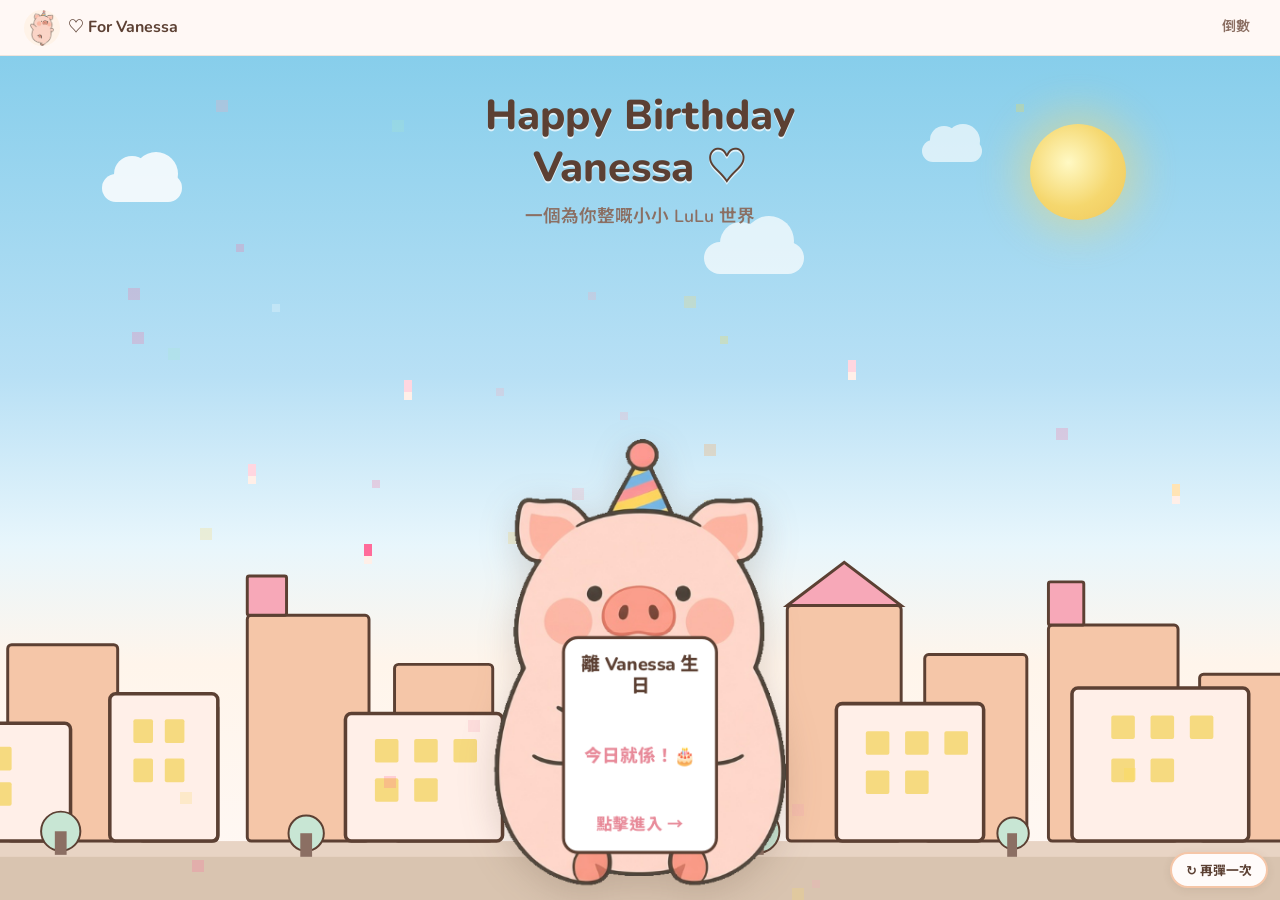
==== commit 1af20f90: "Make gallery captions editable with localStorage persistence Each staggered text box is contentedita" ====
--- a/index.html
+++ b/index.html
@@ -102,7 +102,7 @@
       <div class="flyer">
         <img class="flyer-mascot flyer-back" src="assets/lulu-fly-back.png?v=editmode3" alt="" width="479" height="593" draggable="false" hidden />
         <img class="flyer-mascot flyer-front flyer-fullbody" src="assets/lulu-fullbody.png?v=editmode3" alt="原創 LuLu 風全身吉祥物（派對帽）" width="433" height="655" draggable="false" />
-        <a class="birthday-sign" id="birthday-sign" href="inside.html?v=gallery2" aria-label="離 Vanessa 生日倒數，點擊進入下一頁">
+        <a class="birthday-sign" id="birthday-sign" href="inside.html?v=gallery3" aria-label="離 Vanessa 生日倒數，點擊進入下一頁">
           <div class="sign-label">離 Vanessa 生日</div>
           <div class="sign-countdown" aria-live="polite">
             <div class="sign-unit"><span class="num" data-cd="days">–</span><span class="lbl">天</span></div>
--- a/css/styles.css
+++ b/css/styles.css
@@ -798,6 +798,51 @@
   display: flex;
   align-items: center;
   box-shadow: 0 6px 16px rgba(245, 198, 168, 0.22);
+  /* editable captions */
+  cursor: text;
+  outline: none;
+  white-space: pre-wrap;
+  word-break: break-word;
+  overflow-wrap: anywhere;
+  -webkit-user-select: text;
+  user-select: text;
+  transition: border-color 0.15s ease, box-shadow 0.15s ease;
+}
+.gallery-text:focus {
+  border-color: #f0a8b8;
+  box-shadow: 0 6px 18px rgba(255, 154, 180, 0.28);
+}
+.gallery-text.is-empty::before {
+  content: attr(data-placeholder);
+  color: rgba(120, 90, 100, 0.55);
+  font-style: italic;
+  pointer-events: none;
+  flex: 1 1 auto;
+}
+.gallery-text.is-empty:not(:focus)::after {
+  content: "點擊編輯";
+  margin-left: 8px;
+  font-size: 0.72rem;
+  font-style: normal;
+  font-weight: 600;
+  letter-spacing: 0.02em;
+  color: rgba(120, 90, 100, 0.4);
+  pointer-events: none;
+  white-space: nowrap;
+  flex: 0 0 auto;
+}
+.gallery-text.is-empty:focus::before {
+  opacity: 0.45;
+}
+@media (max-width: 639px) {
+  .gallery-text {
+    min-height: 88px;
+    font-size: 0.92rem;
+    padding: 16px 16px;
+  }
+  .gallery-text.is-empty:not(:focus)::after {
+    display: none; /* keep mobile clean; placeholder alone is enough */
+  }
 }
 @media (max-width: 639px) {
   .gallery-row,
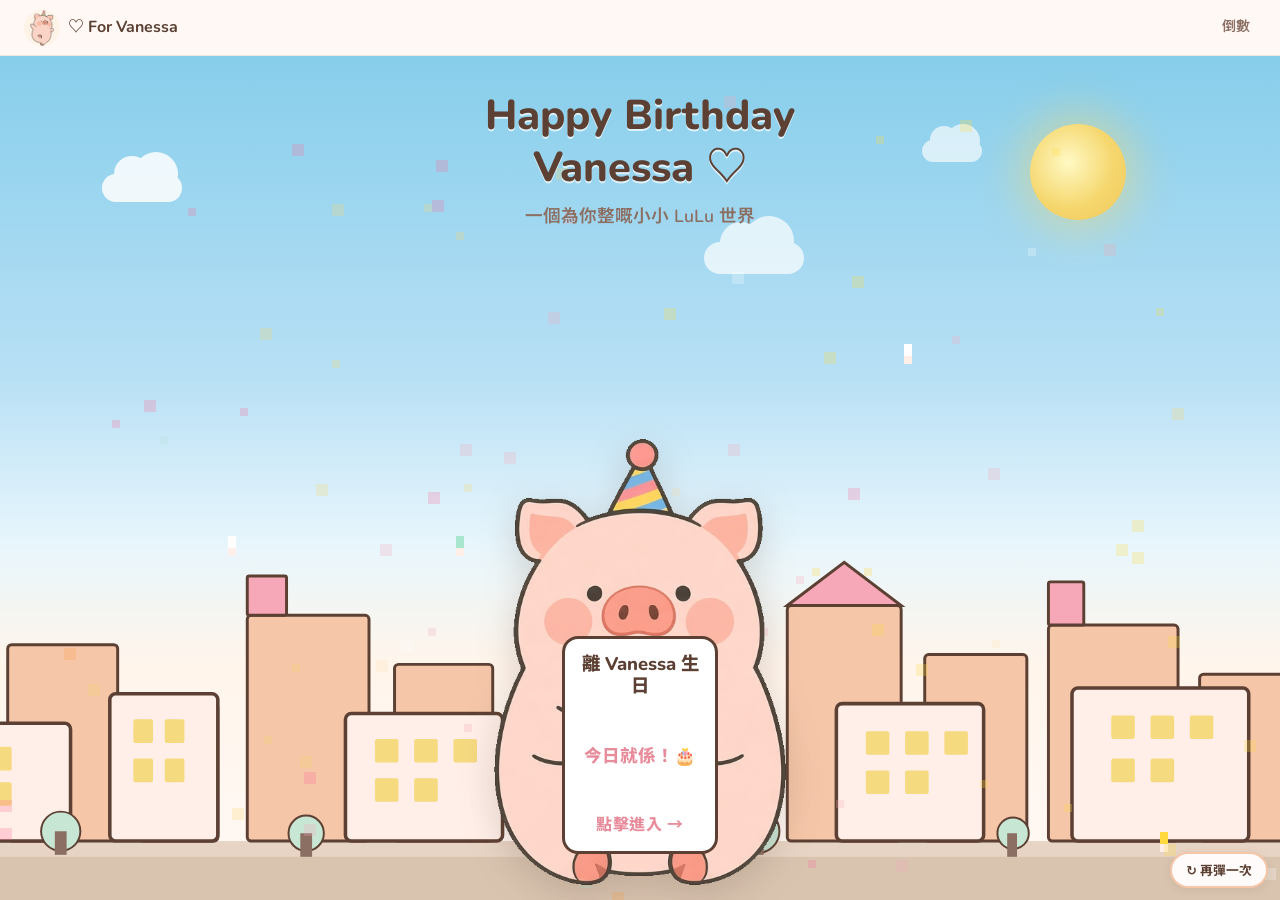
==== commit 64bfbba3: "Apply 少女體 handwritten fonts to gallery text boxes Load Zhi Mang Xing + Ma Shan Zheng for .gallery-te" ====
--- a/index.html
+++ b/index.html
@@ -102,7 +102,7 @@
       <div class="flyer">
         <img class="flyer-mascot flyer-back" src="assets/lulu-fly-back.png?v=editmode3" alt="" width="479" height="593" draggable="false" hidden />
         <img class="flyer-mascot flyer-front flyer-fullbody" src="assets/lulu-fullbody.png?v=editmode3" alt="原創 LuLu 風全身吉祥物（派對帽）" width="433" height="655" draggable="false" />
-        <a class="birthday-sign" id="birthday-sign" href="inside.html?v=gallery3" aria-label="離 Vanessa 生日倒數，點擊進入下一頁">
+        <a class="birthday-sign" id="birthday-sign" href="inside.html?v=gallery4" aria-label="離 Vanessa 生日倒數，點擊進入下一頁">
           <div class="sign-label">離 Vanessa 生日</div>
           <div class="sign-countdown" aria-live="polite">
             <div class="sign-unit"><span class="num" data-cd="days">–</span><span class="lbl">天</span></div>
--- a/css/styles.css
+++ b/css/styles.css
@@ -791,9 +791,10 @@
   border-radius: 16px;
   padding: 18px 20px;
   color: var(--text-muted);
-  font-style: italic;
-  font-size: 0.95rem;
-  line-height: 1.7;
+  font-family: "Zhi Mang Xing", "Ma Shan Zheng", "Noto Sans TC", cursive, sans-serif;
+  font-style: normal; /* handwritten fonts read better upright */
+  font-size: 1.08rem; /* slight bump — girl-hand glyphs look small */
+  line-height: 1.75;
   min-height: 96px;
   display: flex;
   align-items: center;
@@ -837,7 +838,7 @@
 @media (max-width: 639px) {
   .gallery-text {
     min-height: 88px;
-    font-size: 0.92rem;
+    font-size: 1.02rem;
     padding: 16px 16px;
   }
   .gallery-text.is-empty:not(:focus)::after {
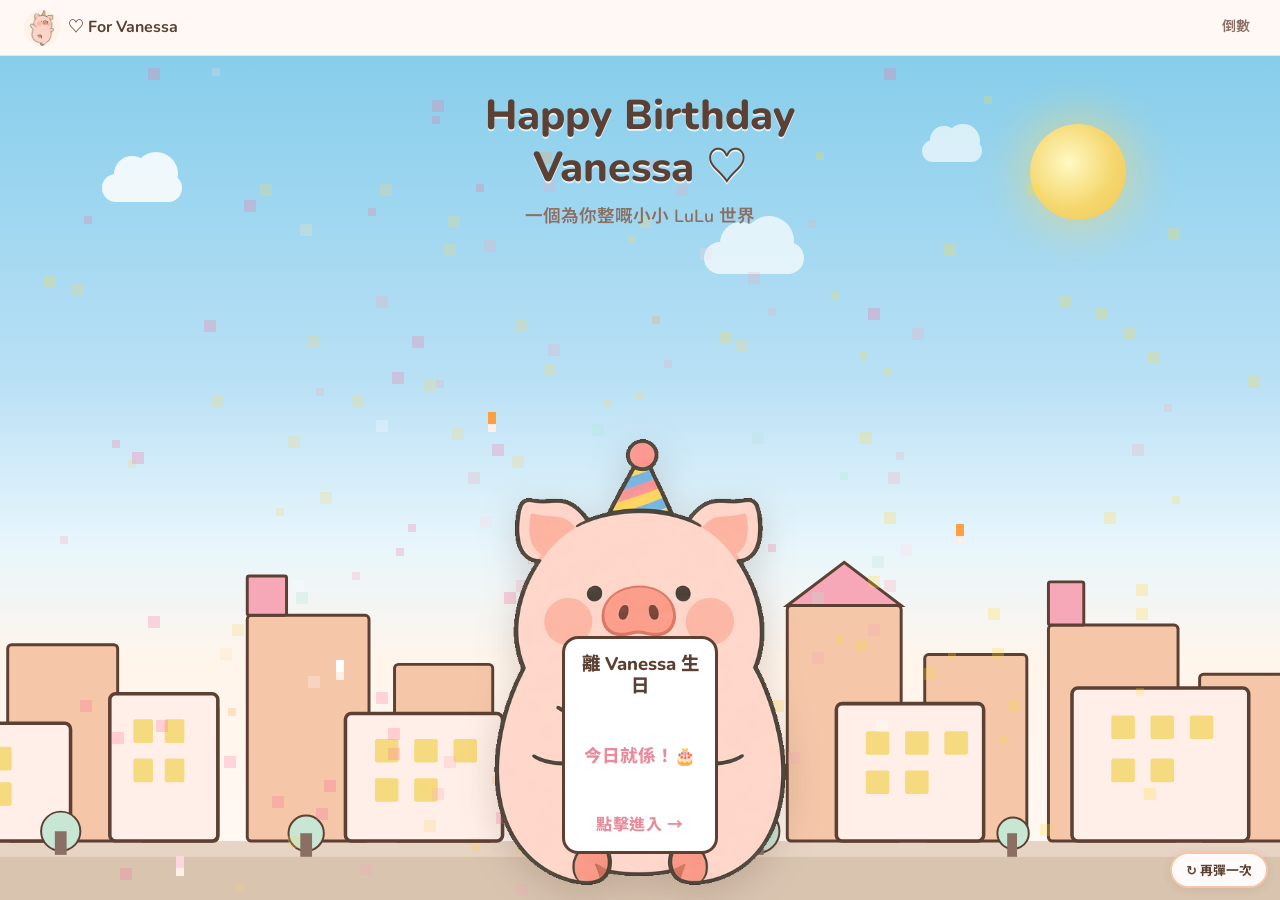
==== commit f3349250: "Move Nick+Judy sticker inward on mobile and switch gallery text to 辰宇落雁體 Pull the hug overlay fully " ====
--- a/index.html
+++ b/index.html
@@ -102,7 +102,7 @@
       <div class="flyer">
         <img class="flyer-mascot flyer-back" src="assets/lulu-fly-back.png?v=editmode3" alt="" width="479" height="593" draggable="false" hidden />
         <img class="flyer-mascot flyer-front flyer-fullbody" src="assets/lulu-fullbody.png?v=editmode3" alt="原創 LuLu 風全身吉祥物（派對帽）" width="433" height="655" draggable="false" />
-        <a class="birthday-sign" id="birthday-sign" href="inside.html?v=gallery4" aria-label="離 Vanessa 生日倒數，點擊進入下一頁">
+        <a class="birthday-sign" id="birthday-sign" href="inside.html?v=gallery5" aria-label="離 Vanessa 生日倒數，點擊進入下一頁">
           <div class="sign-label">離 Vanessa 生日</div>
           <div class="sign-countdown" aria-live="polite">
             <div class="sign-unit"><span class="num" data-cd="days">–</span><span class="lbl">天</span></div>
--- a/css/styles.css
+++ b/css/styles.css
@@ -35,6 +35,21 @@
 
 html { scroll-behavior: smooth; }
 
+@font-face {
+  font-family: "辰宇落雁體 Thin";
+  src: url("../assets/fonts/ChenYuluoyan-2.0-Thin.ttf") format("truetype");
+  font-weight: normal;
+  font-style: normal;
+  font-display: swap;
+}
+@font-face {
+  font-family: "ChenYuluoyan";
+  src: url("../assets/fonts/ChenYuluoyan-2.0-Thin.ttf") format("truetype");
+  font-weight: normal;
+  font-style: normal;
+  font-display: swap;
+}
+
 body {
   font-family: "Nunito", "Noto Sans TC", system-ui, sans-serif;
   color: var(--text-main);
@@ -791,9 +806,10 @@
   border-radius: 16px;
   padding: 18px 20px;
   color: var(--text-muted);
-  font-family: "Zhi Mang Xing", "Ma Shan Zheng", "Noto Sans TC", cursive, sans-serif;
-  font-style: normal; /* handwritten fonts read better upright */
-  font-size: 1.08rem; /* slight bump — girl-hand glyphs look small */
+  font-family: "辰宇落雁體 Thin", "ChenYuluoyan", "Noto Sans TC", cursive, sans-serif;
+  font-style: normal;
+  font-synthesis: none;
+  font-size: 1.2rem; /* thin hand looks small — slight bump */
   line-height: 1.75;
   min-height: 96px;
   display: flex;
@@ -816,7 +832,8 @@
 .gallery-text.is-empty::before {
   content: attr(data-placeholder);
   color: rgba(120, 90, 100, 0.55);
-  font-style: italic;
+  font-style: normal; /* no italic faux with 落雁體 */
+  font-synthesis: none;
   pointer-events: none;
   flex: 1 1 auto;
 }
@@ -838,7 +855,7 @@
 @media (max-width: 639px) {
   .gallery-text {
     min-height: 88px;
-    font-size: 1.02rem;
+    font-size: 1.15rem;
     padding: 16px 16px;
   }
   .gallery-text.is-empty:not(:focus)::after {
@@ -900,7 +917,7 @@
 .site-footer .heart { color: var(--pink-deep); }
 
 /* —— Inside page shell —— */
-.page-inside { min-height: 100vh; }
+.page-inside { min-height: 100vh; overflow-x: hidden; }
 .inside-shell {
   position: relative;
   max-width: 800px;
@@ -923,6 +940,15 @@
   pointer-events: none;
   -webkit-user-drag: none;
   box-sizing: border-box;
+}
+/* Nick+Judy hug: desktop may peek past the 800px shell into page margin.
+   On mobile the shell is full-bleed, so pull it fully inside (not merely clip). */
+@media (max-width: 768px) {
+  .overlay-nick-judy {
+    left: 1.5% !important;
+    width: 14% !important;
+    /* top stays 45.8% from inline style */
+  }
 }
 .inside-hero {
   text-align: center;
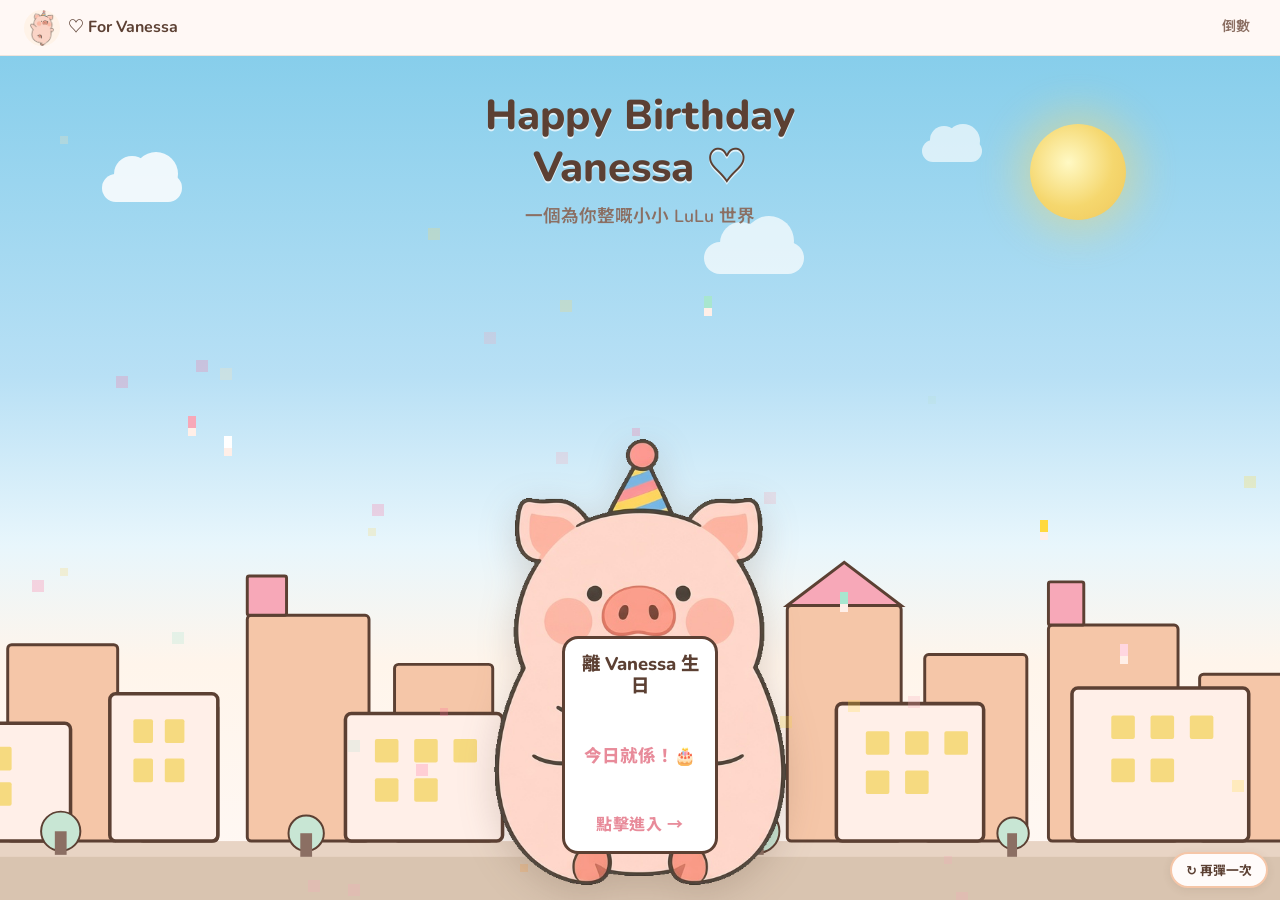
==== commit 7c15c0db: "Bake the six gallery captions into the page for every visitor Write the verified caption text into t" ====
--- a/index.html
+++ b/index.html
@@ -102,7 +102,7 @@
       <div class="flyer">
         <img class="flyer-mascot flyer-back" src="assets/lulu-fly-back.png?v=editmode3" alt="" width="479" height="593" draggable="false" hidden />
         <img class="flyer-mascot flyer-front flyer-fullbody" src="assets/lulu-fullbody.png?v=editmode3" alt="原創 LuLu 風全身吉祥物（派對帽）" width="433" height="655" draggable="false" />
-        <a class="birthday-sign" id="birthday-sign" href="inside.html?v=gallery5" aria-label="離 Vanessa 生日倒數，點擊進入下一頁">
+        <a class="birthday-sign" id="birthday-sign" href="inside.html?v=gallery6" aria-label="離 Vanessa 生日倒數，點擊進入下一頁">
           <div class="sign-label">離 Vanessa 生日</div>
           <div class="sign-countdown" aria-live="polite">
             <div class="sign-unit"><span class="num" data-cd="days">–</span><span class="lbl">天</span></div>
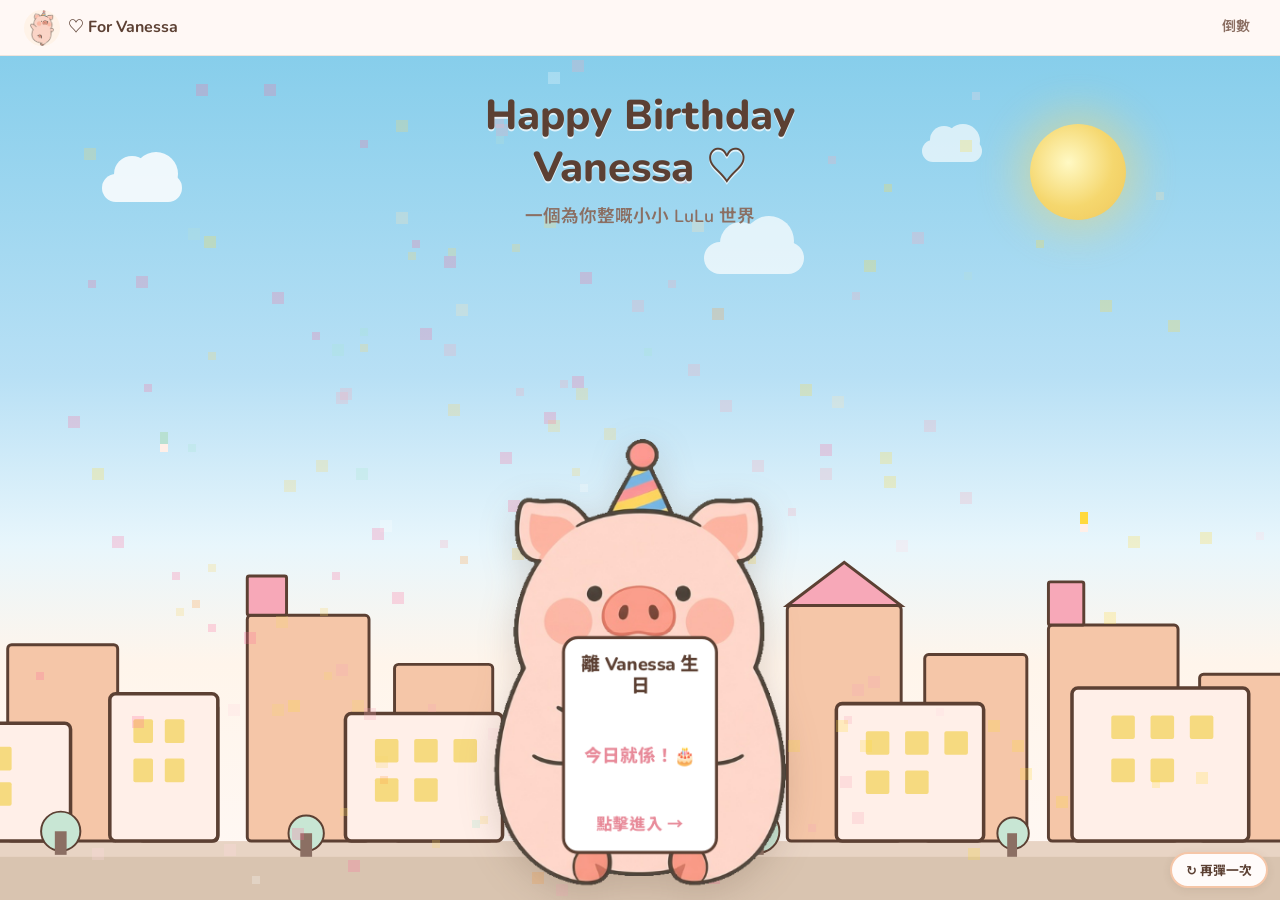
==== commit aeb9c948: "Correct gallery caption 6: 着涼 → M到 Replace only that phrase in the baked Taiwan/Alishan caption, kee" ====
--- a/index.html
+++ b/index.html
@@ -102,7 +102,7 @@
       <div class="flyer">
         <img class="flyer-mascot flyer-back" src="assets/lulu-fly-back.png?v=editmode3" alt="" width="479" height="593" draggable="false" hidden />
         <img class="flyer-mascot flyer-front flyer-fullbody" src="assets/lulu-fullbody.png?v=editmode3" alt="原創 LuLu 風全身吉祥物（派對帽）" width="433" height="655" draggable="false" />
-        <a class="birthday-sign" id="birthday-sign" href="inside.html?v=gallery6" aria-label="離 Vanessa 生日倒數，點擊進入下一頁">
+        <a class="birthday-sign" id="birthday-sign" href="inside.html?v=gallery7" aria-label="離 Vanessa 生日倒數，點擊進入下一頁">
           <div class="sign-label">離 Vanessa 生日</div>
           <div class="sign-countdown" aria-live="polite">
             <div class="sign-unit"><span class="num" data-cd="days">–</span><span class="lbl">天</span></div>
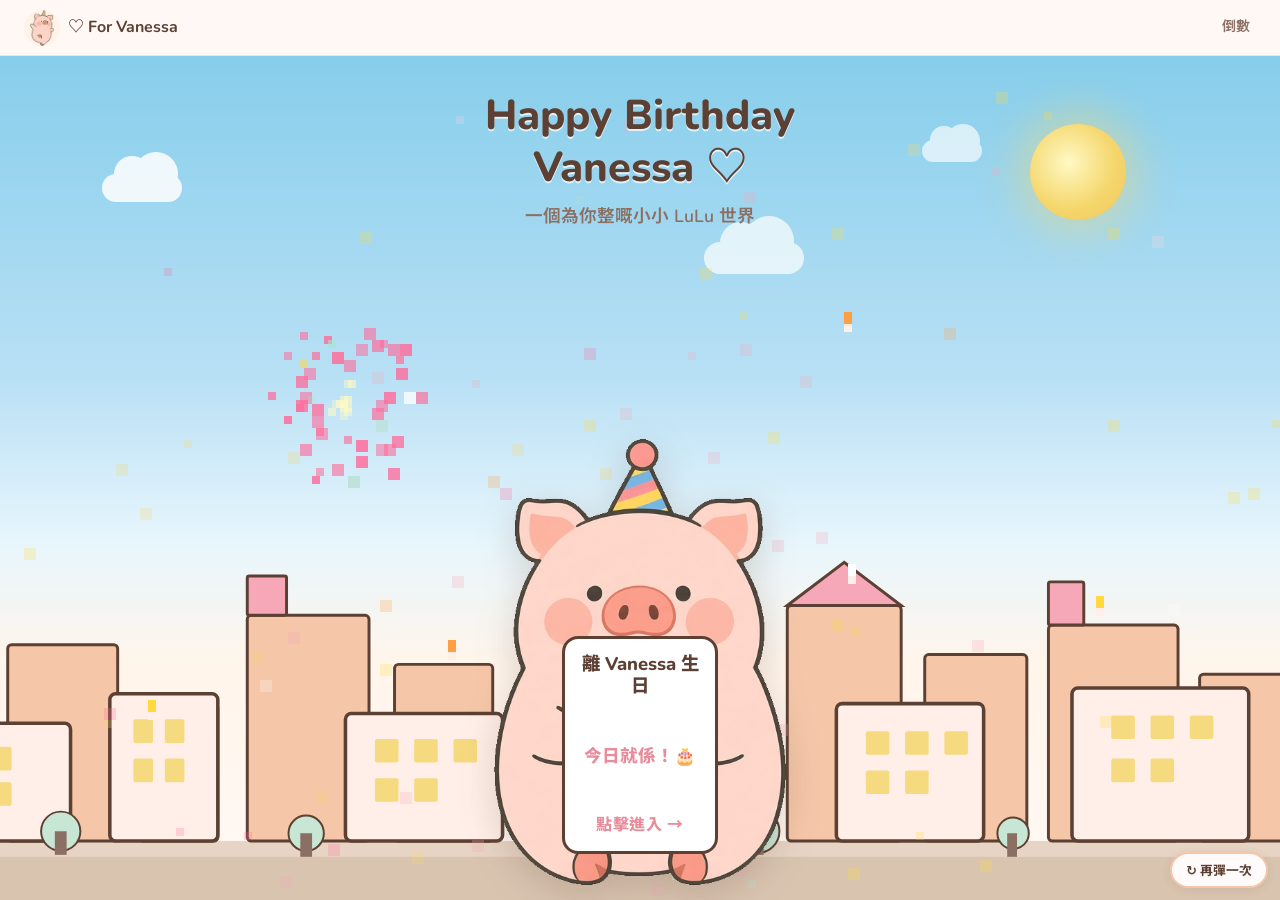
==== commit e2002da8: "Correct gallery captions 3 and 5; bump cache to gallery8 Caption 3: 刮咗塵 → 封咗塵. Caption 5 line 2 upda" ====
--- a/index.html
+++ b/index.html
@@ -102,7 +102,7 @@
       <div class="flyer">
         <img class="flyer-mascot flyer-back" src="assets/lulu-fly-back.png?v=editmode3" alt="" width="479" height="593" draggable="false" hidden />
         <img class="flyer-mascot flyer-front flyer-fullbody" src="assets/lulu-fullbody.png?v=editmode3" alt="原創 LuLu 風全身吉祥物（派對帽）" width="433" height="655" draggable="false" />
-        <a class="birthday-sign" id="birthday-sign" href="inside.html?v=gallery7" aria-label="離 Vanessa 生日倒數，點擊進入下一頁">
+        <a class="birthday-sign" id="birthday-sign" href="inside.html?v=gallery8" aria-label="離 Vanessa 生日倒數，點擊進入下一頁">
           <div class="sign-label">離 Vanessa 生日</div>
           <div class="sign-countdown" aria-live="polite">
             <div class="sign-unit"><span class="num" data-cd="days">–</span><span class="lbl">天</span></div>
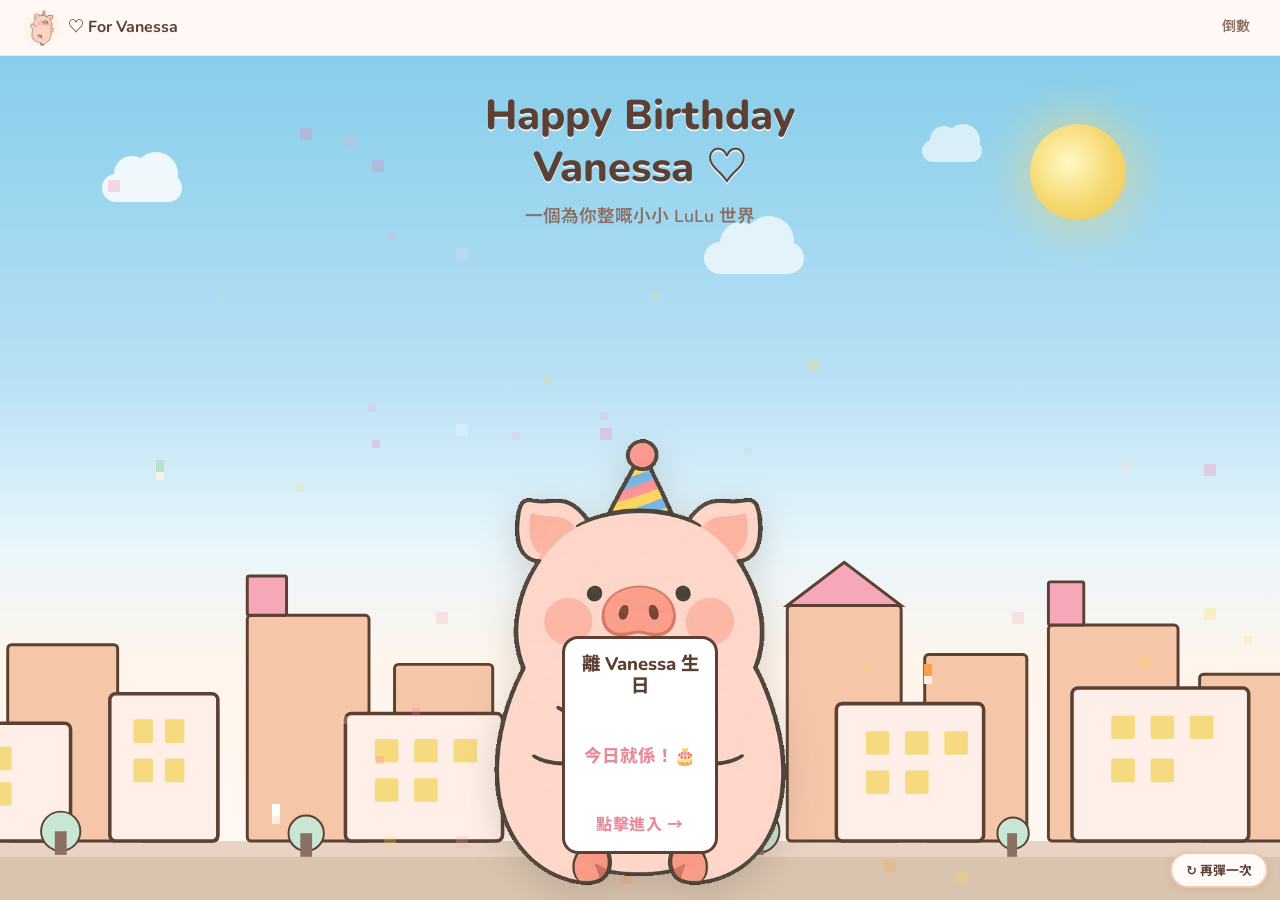
==== commit 60a89a1f: "Fill surprise can with birthday letter; bump cache to surprise1" ====
--- a/index.html
+++ b/index.html
@@ -102,7 +102,7 @@
       <div class="flyer">
         <img class="flyer-mascot flyer-back" src="assets/lulu-fly-back.png?v=editmode3" alt="" width="479" height="593" draggable="false" hidden />
         <img class="flyer-mascot flyer-front flyer-fullbody" src="assets/lulu-fullbody.png?v=editmode3" alt="原創 LuLu 風全身吉祥物（派對帽）" width="433" height="655" draggable="false" />
-        <a class="birthday-sign" id="birthday-sign" href="inside.html?v=gallery8" aria-label="離 Vanessa 生日倒數，點擊進入下一頁">
+        <a class="birthday-sign" id="birthday-sign" href="inside.html?v=surprise1" aria-label="離 Vanessa 生日倒數，點擊進入下一頁">
           <div class="sign-label">離 Vanessa 生日</div>
           <div class="sign-countdown" aria-live="polite">
             <div class="sign-unit"><span class="num" data-cd="days">–</span><span class="lbl">天</span></div>
--- a/css/styles.css
+++ b/css/styles.css
@@ -877,12 +877,13 @@
   }
 }
 .surprise-box {
-  max-width: 360px;
+  max-width: 35rem; /* ~560px */
+  width: calc(100% - 32px);
   margin: 0 auto;
   background: var(--white-soft);
   border: 3px solid var(--peach);
   border-radius: 20px;
-  padding: 28px 20px;
+  padding: 32px 28px;
   text-align: center;
 }
 .surprise-box button {
@@ -899,12 +900,46 @@
 .surprise-box button:hover { background: var(--pink-deep); }
 .surprise-reveal {
   display: none;
-  margin-top: 16px;
-  font-weight: 700;
+  margin-top: 0;
+  text-align: left;
+  font-family: "辰宇落雁體 Thin", "ChenYuluoyan", "Noto Sans TC", cursive, sans-serif;
+  font-style: normal;
+  font-weight: normal;
+  font-synthesis: none;
+  font-size: 1.15rem;
+  line-height: 1.8;
+  color: var(--text-main);
+}
+.surprise-reveal p {
+  margin: 0 0 1em;
+}
+.surprise-reveal p:last-child {
+  margin-bottom: 0;
+}
+.surprise-reveal .surprise-close {
   color: var(--pink-deep);
 }
-.surprise-box.open .surprise-reveal { display: block; }
-.surprise-box.open .surprise-tease { display: none; }
+.surprise-box.open .surprise-reveal {
+  display: block;
+  animation: surprise-letter-in 0.45s ease;
+}
+.surprise-box.open .surprise-tease,
+.surprise-box.open #btn-surprise {
+  display: none;
+}
+@keyframes surprise-letter-in {
+  from { opacity: 0; }
+  to { opacity: 1; }
+}
+@media (max-width: 639px) {
+  .surprise-box {
+    width: calc(100% - 24px);
+    padding: 24px 18px;
+  }
+  .surprise-reveal {
+    font-size: 1.1rem;
+  }
+}
 
 .site-footer {
   padding: 28px 20px 40px;
